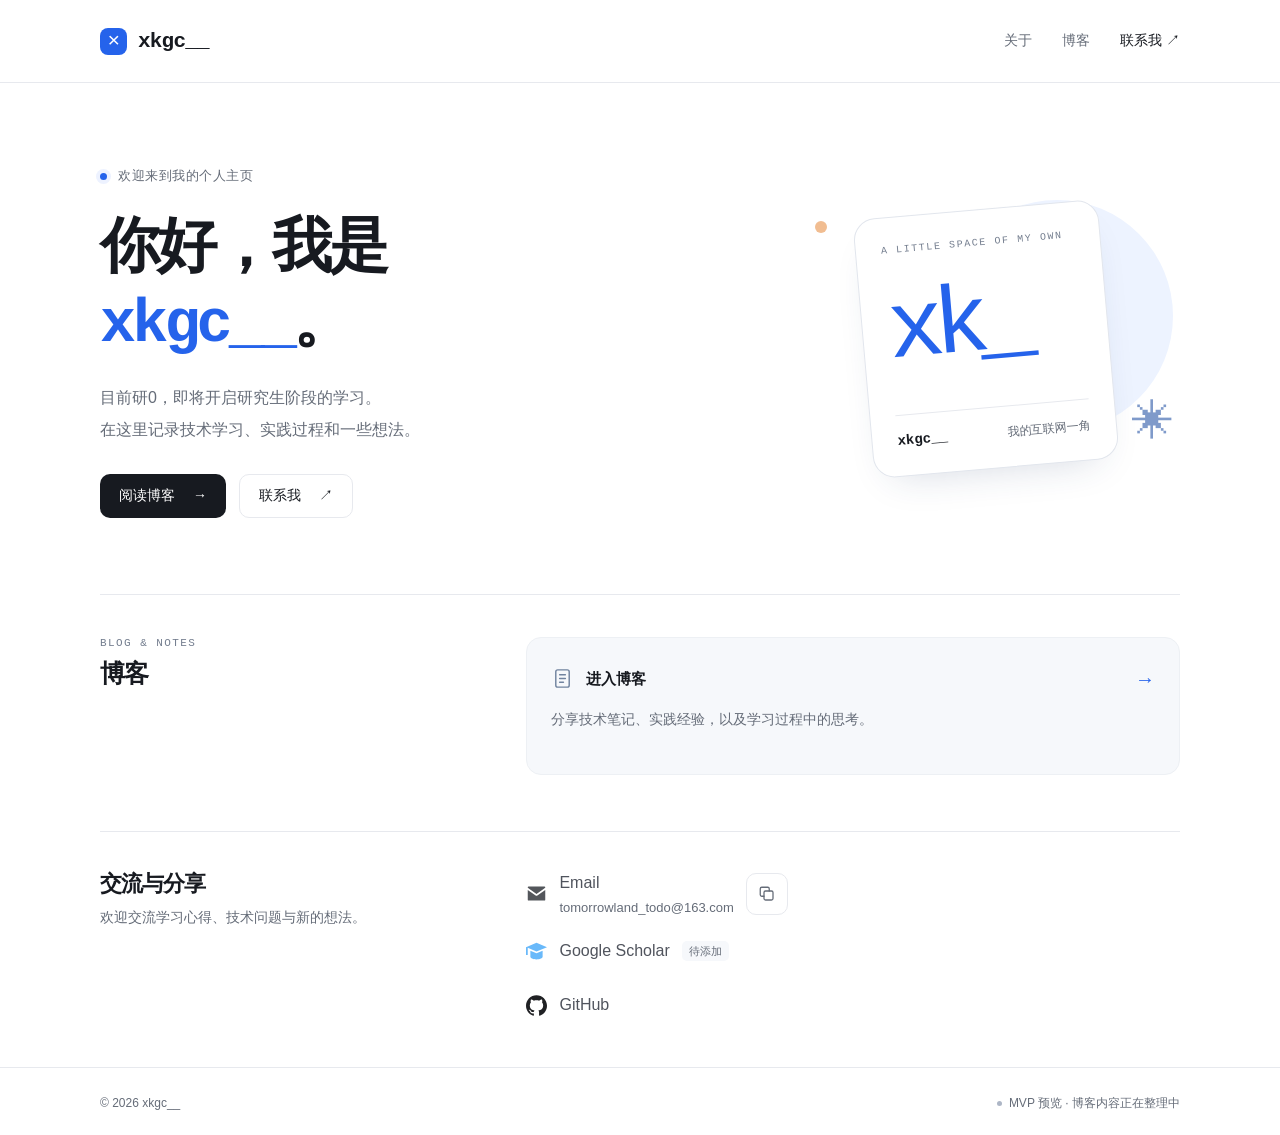
==== index.html @ 6a98844d "MVP 版本：个人主页初版（首页 + 博客）" ====
<!doctype html>
<html lang="zh-CN">
  <head>
    <meta charset="utf-8">
    <meta name="viewport" content="width=device-width, initial-scale=1">
    <meta name="description" content="xkgc__ 的个人主页：研0，记录技术学习、实践与思考。">
    <meta name="theme-color" content="#ffffff">
    <title>xkgc__ · 个人主页</title>
    <link rel="icon" href="data:image/svg+xml,%3Csvg xmlns='http://www.w3.org/2000/svg' viewBox='0 0 64 64'%3E%3Crect width='64' height='64' rx='18' fill='%232563eb'/%3E%3Cpath d='m20 20 24 24m0-24L20 44' stroke='white' stroke-width='7' stroke-linecap='round'/%3E%3C/svg%3E">
    <style>
      :root {
        color-scheme: light;
        --ink: #171a20;
        --muted: #656c78;
        --line: #e7e9ee;
        --blue: #2563eb;
        --wash: #f6f8fb;
      }
      * { box-sizing: border-box; }
      html { scroll-behavior: smooth; scroll-padding-top: 24px; }
      body {
        margin: 0;
        color: var(--ink);
        background: #fff;
        font-family: -apple-system, BlinkMacSystemFont, "Segoe UI", "PingFang SC", "Microsoft YaHei", sans-serif;
        line-height: 1.7;
        -webkit-font-smoothing: antialiased;
      }
      ::selection { background: #e1eaff; }
      a { color: inherit; text-decoration: none; }
      button { font: inherit; }
      a, button { -webkit-tap-highlight-color: transparent; }
      a:focus-visible, button:focus-visible { outline: 3px solid #8fb2ff; outline-offset: 5px; }
      svg { display: block; }
      .container { width: min(1080px, calc(100% - 64px)); margin-inline: auto; }
      .skip-link { position: absolute; left: 20px; top: -80px; z-index: 5; padding: 10px 16px; background: var(--ink); color: #fff; }
      .skip-link:focus { top: 12px; }
      .header { border-bottom: 1px solid var(--line); }
      .header-inner { min-height: 82px; display: flex; align-items: center; justify-content: space-between; gap: 24px; }
      .brand { display: inline-flex; align-items: center; gap: 11px; font: 700 21px ui-monospace, Consolas, monospace; letter-spacing: -.8px; }
      .brand-mark { width: 27px; height: 27px; display: grid; place-items: center; background: var(--blue); border-radius: 8px; color: #fff; font-size: 21px; font-weight: 400; }
      .navigation { display: flex; align-items: center; gap: 30px; font-size: 14px; color: var(--muted); }
      .navigation a { padding-block: 12px; transition: color .16s ease; }
      .navigation a:hover { color: var(--blue); }
      .navigation .nav-contact { color: var(--ink); }
      .hero { display: grid; grid-template-columns: 1.6fr 1fr; align-items: center; gap: 70px; padding-block: 78px 76px; }
      .eyebrow { display: inline-flex; align-items: center; gap: 8px; color: var(--muted); font-size: 13px; letter-spacing: .04em; }
      .status-dot { width: 7px; height: 7px; background: var(--blue); border-radius: 50%; box-shadow: 0 0 0 4px #edf2ff; margin-right: 3px; }
      h1 { margin: 21px 0 20px; font-size: clamp(40px, 4.7vw, 62px); line-height: 1.24; letter-spacing: -.045em; font-weight: 750; }
      h1 span { color: var(--blue); font-family: ui-monospace, Consolas, monospace; letter-spacing: -.065em; }
      .intro { max-width: 440px; color: var(--muted); font-size: 16px; margin: 0; line-height: 1.95; }
      .hero-actions { display: flex; flex-wrap: wrap; align-items: center; gap: 13px; margin-top: 29px; }
      .button { display: inline-flex; justify-content: center; align-items: center; gap: 18px; min-height: 44px; padding: 9px 19px; border-radius: 10px; font-size: 14px; font-weight: 550; transition: background .16s ease, transform .16s ease; }
      .button:hover { transform: translateY(-2px); }
      .button-primary { color: white; background: var(--ink); }
      .button-primary:hover { background: #303744; }
      .button-secondary { border: 1px solid var(--line); background: white; }
      .button-secondary:hover { background: var(--wash); }
      .identity-scene { position: relative; min-height: 288px; display: grid; place-items: center; isolation: isolate; }
      .identity-scene::before { content: ""; position: absolute; width: 232px; height: 232px; border-radius: 50%; background: #edf3ff; right: 7px; top: 5px; z-index: -2; }
      .identity-scene::after { content: ""; position: absolute; width: 12px; height: 12px; background: #f1bd91; border-radius: 50%; left: 23px; top: 26px; }
      .identity-card { width: 246px; padding: 27px 25px 22px; background: #fff; border: 1px solid #e2e6ed; border-radius: 22px; transform: rotate(-5deg); box-shadow: 0 18px 40px -22px #243c6838; }
      .card-label { font: 10px ui-monospace, Consolas, monospace; color: #737d8e; letter-spacing: .16em; }
      .monogram { font: 500 95px ui-monospace, Consolas, monospace; color: var(--blue); letter-spacing: -.12em; line-height: 1.35; padding: 12px 0 19px; }
      .identity-caption { border-top: 1px solid var(--line); padding-top: 14px; display: flex; justify-content: space-between; align-items: center; font-size: 12px; color: var(--muted); }
      .identity-caption strong { color: var(--ink); font-family: ui-monospace, Consolas, monospace; font-size: 14px; }
      .little-star { position: absolute; right: 6px; bottom: 25px; color: #7f9aca; font-size: 42px; font-family: Georgia, serif; }
      .blog-section { display: grid; grid-template-columns: 1fr 1.7fr; align-items: start; gap: 42px; padding-block: 42px 56px; border-top: 1px solid var(--line); }
      .section-kicker { margin: 0 0 7px; color: #737d8e; font: 11px ui-monospace, Consolas, monospace; letter-spacing: .13em; }
      h2 { margin: 0; font-size: 25px; line-height: 1.4; letter-spacing: -.04em; }
      .blog-entry { display: block; min-height: 138px; background: var(--wash); border: 1px solid #edf0f4; border-radius: 15px; padding: 24px; transition: background .16s ease, border-color .16s ease; }
      .blog-entry:hover { background: #f0f5ff; border-color: #c9d9fb; }
      .blog-entry-top { display: flex; align-items: center; gap: 12px; margin-bottom: 11px; }
      .blog-entry-icon { color: #70839f; }
      .blog-entry-arrow { margin-left: auto; color: var(--blue); font-size: 20px; }
      h3 { margin: 0; font-size: 15px; font-weight: 600; }
      .blog-entry p { margin: 0; color: var(--muted); font-size: 14px; line-height: 1.85; }
      .contact { border-top: 1px solid var(--line); padding-block: 37px 40px; display: grid; grid-template-columns: 1fr 1.7fr; align-items: start; gap: 42px; }
      .contact h2 { font-size: 22px; margin-bottom: 6px; }
      .contact p { margin: 0; font-size: 14px; color: var(--muted); }
      .contact-list { list-style: none; margin: 0; padding: 0; display: grid; gap: 10px; min-width: 0; }
      .contact-row { display: flex; align-items: center; gap: 12px; min-height: 44px; }
      .contact-link { display: inline-flex; align-items: center; gap: 12px; min-height: 44px; min-width: 0; color: #50545d; font-size: 16px; border-radius: 4px; }
      a.contact-link:hover { color: var(--blue); }
      .contact-icon { width: 21px; height: 21px; flex: 0 0 21px; }
      .email-icon { color: #53565b; }
      .scholar-icon { color: #69b9fa; }
      .github-icon { color: #202124; }
      .contact-text { display: grid; gap: 1px; min-width: 0; }
      .contact-detail { color: var(--muted); font-size: 13px; overflow-wrap: anywhere; }
      .contact-pending { flex-wrap: wrap; column-gap: 12px; row-gap: 3px; }
      .link-status { color: var(--muted); font-size: 11px; padding: 1px 7px; border-radius: 5px; background: var(--wash); white-space: nowrap; }
      .copy-button { flex-shrink: 0; width: 42px; height: 42px; display: grid; place-items: center; border: 1px solid var(--line); border-radius: 10px; background: white; color: var(--muted); cursor: pointer; }
      .copy-button:hover { background: var(--wash); color: var(--blue); }
      footer { border-top: 1px solid var(--line); }
      .footer-inner { min-height: 70px; display: flex; align-items: center; justify-content: space-between; gap: 20px; color: var(--muted); font-size: 12px; }
      .preview-label { display: flex; align-items: center; gap: 7px; }
      .preview-label::before { content: ""; width: 5px; height: 5px; background: #adb6c6; border-radius: 50%; }
      .toast { position: fixed; left: 50%; bottom: 24px; transform: translate(-50%, 12px); width: max-content; max-width: calc(100vw - 32px); padding: 11px 18px; border-radius: 10px; background: var(--ink); color: white; font-size: 13px; text-align: center; opacity: 0; pointer-events: none; transition: opacity .16s, transform .16s; }
      .toast.visible { opacity: 1; transform: translate(-50%, 0); }
      @media (max-width: 760px) {
        .container { width: calc(100% - 40px); }
        .header-inner { min-height: 72px; gap: 14px; }
        .navigation { gap: 20px; font-size: 13px; }
        .nav-about { display: none; }
        .hero { gap: 25px; padding-block: 54px; }
        h1 { font-size: 43px; }
        .identity-card { width: 190px; padding: 23px 19px 17px; }
        .identity-scene { min-height: 240px; }
        .identity-scene::before { width: 170px; height: 170px; }
        .monogram { font-size: 75px; }
        .identity-caption { gap: 8px; font-size: 10px; }
        .blog-section { gap: 24px; }
        .contact { grid-template-columns: 1fr; gap: 18px; }
      }
      @media (max-width: 540px) {
        .brand { font-size: 18px; gap: 8px; }
        .brand-mark { width: 24px; height: 24px; border-radius: 7px; }
        .navigation { gap: 17px; }
        .hero { grid-template-columns: 1fr; padding-block: 48px 42px; gap: 30px; }
        h1 { font-size: 44px; }
        .intro { font-size: 15px; }
        .identity-scene { display: none; }
        .blog-section { grid-template-columns: 1fr; padding-block: 32px 36px; gap: 19px; }
        .blog-entry { min-height: 142px; padding: 22px; }
        h2 { font-size: 23px; }
        .contact { padding-block: 30px; }
        .footer-inner { min-height: 76px; gap: 8px; flex-wrap: wrap; padding-block: 18px; font-size: 11px; }
      }
      @media (prefers-reduced-motion: reduce) {
        html { scroll-behavior: auto; }
        *, *::before, *::after { transition: none !important; }
        .button:hover { transform: none; }
      }
    </style>
  </head>
  <body id="top">
    <a class="skip-link" href="#main">跳到主要内容</a>
    <header class="header">
      <div class="container header-inner">
        <a class="brand" href="#top" aria-label="xkgc__，返回页首"><span class="brand-mark" aria-hidden="true">×</span>xkgc__</a>
        <nav class="navigation" aria-label="主导航">
          <a class="nav-about" href="#about">关于</a>
          <a href="./blog.html">博客</a>
          <a class="nav-contact" href="#contact">联系我 <span aria-hidden="true">↗</span></a>
        </nav>
      </div>
    </header>
    <main id="main" class="container">
      <section class="hero" id="about" aria-labelledby="intro-title">
        <div>
          <div class="eyebrow"><span class="status-dot" aria-hidden="true"></span>欢迎来到我的个人主页</div>
          <h1 id="intro-title">你好，我是<br><span>xkgc__</span>。</h1>
          <p class="intro">目前研0，即将开启研究生阶段的学习。<br>在这里记录技术学习、实践过程和一些想法。</p>
          <div class="hero-actions">
            <a class="button button-primary" href="./blog.html">阅读博客 <span aria-hidden="true">→</span></a>
            <a class="button button-secondary" href="mailto:tomorrowland_todo@163.com">联系我 <span aria-hidden="true">↗</span></a>
          </div>
        </div>
        <div class="identity-scene" aria-hidden="true">
          <div class="identity-card">
            <div class="card-label">A LITTLE SPACE OF MY OWN</div>
            <div class="monogram">xk_</div>
            <div class="identity-caption"><strong>xkgc__</strong><span>我的互联网一角</span></div>
          </div>
          <span class="little-star">✳</span>
        </div>
      </section>
      <section class="blog-section" id="blog" aria-labelledby="blog-title">
        <div>
          <p class="section-kicker">BLOG &amp; NOTES</p>
          <h2 id="blog-title">博客</h2>
        </div>
        <a class="blog-entry" href="./blog.html" aria-label="进入博客，阅读技术笔记与实践记录">
          <div class="blog-entry-top">
            <svg class="blog-entry-icon" width="23" height="23" viewBox="0 0 24 24" fill="none" stroke="currentColor" stroke-width="1.5" stroke-linecap="round" stroke-linejoin="round" aria-hidden="true"><rect x="5" y="3" width="14" height="18" rx="2"/><path d="M9 8h6M9 12h6M9 16h4"/></svg>
            <h3>进入博客</h3>
            <span class="blog-entry-arrow" aria-hidden="true">→</span>
          </div>
          <p>分享技术笔记、实践经验，以及学习过程中的思考。</p>
        </a>
      </section>
      <section class="contact" id="contact" aria-labelledby="contact-title">
        <div><h2 id="contact-title">交流与分享</h2><p>欢迎交流学习心得、技术问题与新的想法。</p></div>
        <ul class="contact-list" aria-label="联系与个人主页">
          <li class="contact-row">
            <a class="contact-link" href="mailto:tomorrowland_todo@163.com">
              <svg class="contact-icon email-icon" viewBox="0 0 24 24" fill="currentColor" aria-hidden="true"><path d="M3 4h18a1 1 0 0 1 1 1v.5l-10 7-10-7V5a1 1 0 0 1 1-1Zm-1 3.9 9.43 6.6a1 1 0 0 0 1.14 0L22 7.9V19a1 1 0 0 1-1 1H3a1 1 0 0 1-1-1V7.9Z"/></svg>
              <span class="contact-text"><span>Email</span><span class="contact-detail">tomorrowland_todo@163.com</span></span>
            </a>
            <button class="copy-button" id="copy-email" type="button" aria-label="复制邮箱地址" title="复制邮箱地址">
              <svg width="18" height="18" viewBox="0 0 24 24" fill="none" stroke="currentColor" stroke-width="1.7" stroke-linecap="round" stroke-linejoin="round" aria-hidden="true"><rect x="8" y="8" width="12" height="12" rx="2"/><path d="M15 8V5a2 2 0 0 0-2-2H5a2 2 0 0 0-2 2v8a2 2 0 0 0 2 2h3"/></svg>
            </button>
          </li>
          <li class="contact-row">
            <!-- 创建 Google Scholar 主页后，将下面的 span 改成带真实地址的 a。 -->
            <span class="contact-link contact-pending">
              <svg class="contact-icon scholar-icon" viewBox="0 0 24 24" fill="currentColor" aria-hidden="true"><path d="m12 2 12 5-12 5L2 7.83V16H0V7l12-5Z"/><path d="M5 11v7c0 1.66 3.13 3 7 3s7-1.34 7-3v-7l-7 2.92L5 11Z"/></svg>
              <span>Google Scholar</span><span class="link-status">待添加</span>
            </span>
          </li>
          <li class="contact-row">
            <a class="contact-link" href="https://github.com/TomorrowlandD" target="_blank" rel="noopener noreferrer" aria-label="GitHub：TomorrowlandD，在新标签页打开">
              <svg class="contact-icon github-icon" viewBox="0 0 24 24" fill="currentColor" aria-hidden="true"><path d="M12 .297C5.37.297 0 5.67 0 12.297c0 5.303 3.438 9.8 8.205 11.385.6.113.82-.258.82-.577 0-.285-.01-1.04-.015-2.04-3.338.724-4.043-1.61-4.043-1.61-.546-1.387-1.333-1.756-1.333-1.756-1.09-.745.083-.729.083-.729 1.205.084 1.838 1.236 1.838 1.236 1.07 1.835 2.809 1.305 3.495.998.108-.776.418-1.305.762-1.605-2.665-.305-5.467-1.334-5.467-5.93 0-1.31.465-2.38 1.235-3.22-.135-.303-.54-1.523.105-3.176 0 0 1.005-.322 3.3 1.23.96-.267 1.98-.399 3-.405 1.02.006 2.04.138 3 .405 2.28-1.552 3.285-1.23 3.285-1.23.645 1.653.24 2.873.12 3.176.765.84 1.23 1.91 1.23 3.22 0 4.61-2.805 5.62-5.475 5.92.42.36.81 1.096.81 2.22 0 1.606-.015 2.896-.015 3.286 0 .315.21.69.825.57C20.565 22.092 24 17.592 24 12.297c0-6.627-5.373-12-12-12"/></svg>
              <span>GitHub</span>
            </a>
          </li>
        </ul>
      </section>
    </main>
    <footer>
      <div class="container footer-inner"><span>© 2026 xkgc__</span><span class="preview-label">MVP 预览 · 博客内容正在整理中</span></div>
    </footer>
    <div class="toast" id="copy-status" role="status" aria-live="polite" aria-atomic="true"></div>
    <script>
      const copyButton = document.getElementById('copy-email');
      const copyStatus = document.getElementById('copy-status');
      let messageTimer;
      copyButton.addEventListener('click', async () => {
        let copied = false;
        const email = 'tomorrowland_todo@163.com';
        try {
          await navigator.clipboard.writeText(email);
          copied = true;
        } catch {
          // 某些浏览器直接打开本地文件时没有 Clipboard API。
          const temporaryInput = document.createElement('textarea');
          temporaryInput.value = email;
          temporaryInput.setAttribute('readonly', '');
          temporaryInput.style.cssText = 'position:fixed;left:-9999px;top:0';
          document.body.append(temporaryInput);
          temporaryInput.select();
          try { copied = document.execCommand('copy'); } catch { copied = false; }
          temporaryInput.remove();
          copyButton.focus({ preventScroll: true });
        }
        copyStatus.textContent = copied ? '邮箱已复制' : '未能自动复制，请选中邮箱地址手动复制';
        copyStatus.classList.add('visible');
        clearTimeout(messageTimer);
        messageTimer = setTimeout(() => copyStatus.classList.remove('visible'), 4000);
      });
    </script>
  </body>
</html>
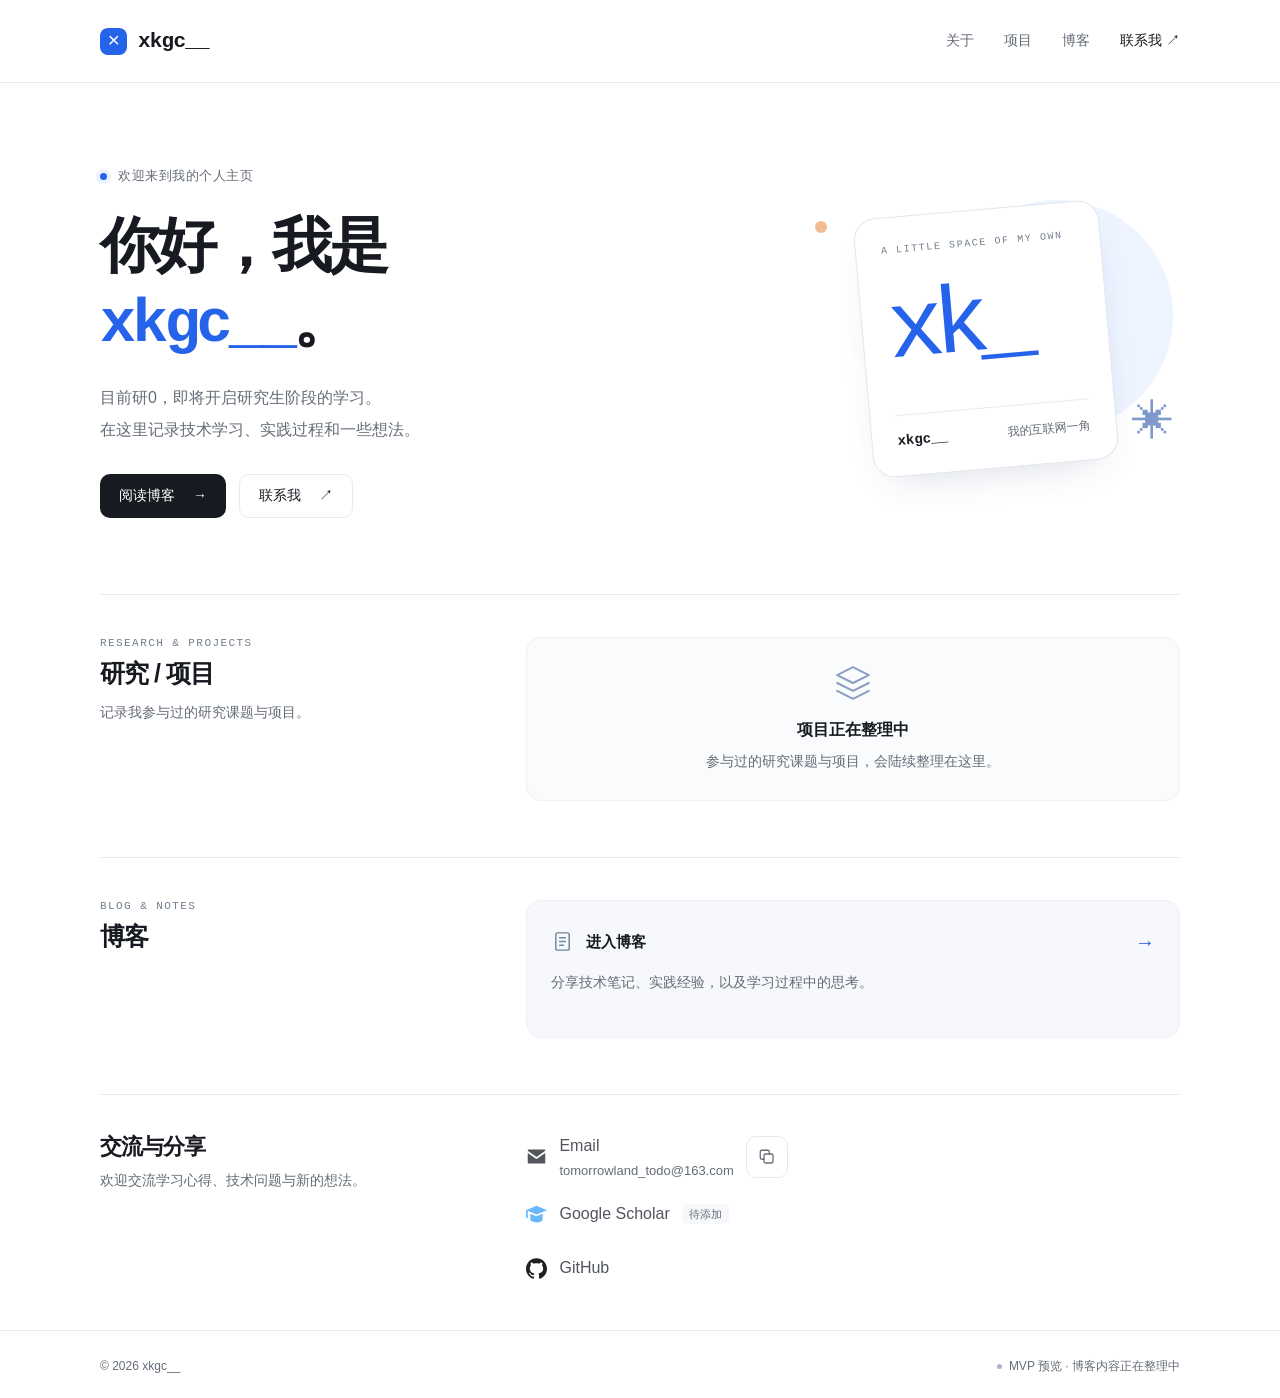
==== commit 4685c600: "feat: 新增「研究 / 项目」展示板块（卡片列表，数据驱动）" ====
--- a/index.html
+++ b/index.html
@@ -17,6 +17,7 @@
         --wash: #f6f8fb;
       }
       * { box-sizing: border-box; }
+      [hidden] { display: none !important; }
       html { scroll-behavior: smooth; scroll-padding-top: 24px; }
       body {
         margin: 0;
@@ -75,6 +76,23 @@
       .blog-entry-arrow { margin-left: auto; color: var(--blue); font-size: 20px; }
       h3 { margin: 0; font-size: 15px; font-weight: 600; }
       .blog-entry p { margin: 0; color: var(--muted); font-size: 14px; line-height: 1.85; }
+      .projects-section { display: grid; grid-template-columns: 1fr 1.7fr; align-items: start; gap: 42px; padding-block: 42px 56px; border-top: 1px solid var(--line); }
+      .projects-intro { margin: 10px 0 0; color: var(--muted); font-size: 14px; }
+      .project-list { list-style: none; margin: 0; padding: 0; display: grid; gap: 14px; }
+      .project-card { background: var(--wash); border: 1px solid #edf0f4; border-radius: 15px; padding: 22px 24px; transition: background .16s ease, border-color .16s ease; }
+      .project-card:hover { background: #f0f5ff; border-color: #c9d9fb; }
+      .project-top { display: flex; align-items: center; gap: 10px; margin-bottom: 11px; }
+      .project-type { padding: 2px 8px; background: #edf3ff; color: #2456b7; border-radius: 5px; font-size: 12px; }
+      .project-status { padding: 1px 8px; background: #fff; border: 1px solid var(--line); border-radius: 5px; color: var(--muted); font-size: 11px; }
+      .project-link { margin-left: auto; color: var(--blue); font-size: 13px; }
+      .project-link:hover { text-decoration: underline; }
+      .project-title { margin: 0; font-size: 17px; font-weight: 600; line-height: 1.5; overflow-wrap: anywhere; }
+      .project-summary { margin: 7px 0 0; color: var(--muted); font-size: 14px; line-height: 1.85; }
+      .project-tags { display: flex; flex-wrap: wrap; gap: 10px; margin-top: 12px; color: #737d8e; font-size: 12px; overflow-wrap: anywhere; }
+      .project-empty { min-height: 150px; padding: 26px 22px; border: 1px solid #edf0f4; border-radius: 15px; background: #fafbfd; text-align: center; display: flex; flex-direction: column; align-items: center; justify-content: center; }
+      .project-empty-icon { color: #8ba0c0; margin-bottom: 14px; }
+      .project-empty h3 { font-size: 16px; margin: 0 0 7px; }
+      .project-empty p { color: var(--muted); font-size: 14px; margin: 0; }
       .contact { border-top: 1px solid var(--line); padding-block: 37px 40px; display: grid; grid-template-columns: 1fr 1.7fr; align-items: start; gap: 42px; }
       .contact h2 { font-size: 22px; margin-bottom: 6px; }
       .contact p { margin: 0; font-size: 14px; color: var(--muted); }
@@ -110,7 +128,7 @@
         .identity-scene::before { width: 170px; height: 170px; }
         .monogram { font-size: 75px; }
         .identity-caption { gap: 8px; font-size: 10px; }
-        .blog-section { gap: 24px; }
+        .blog-section, .projects-section { gap: 24px; }
         .contact { grid-template-columns: 1fr; gap: 18px; }
       }
       @media (max-width: 540px) {
@@ -121,7 +139,7 @@
         h1 { font-size: 44px; }
         .intro { font-size: 15px; }
         .identity-scene { display: none; }
-        .blog-section { grid-template-columns: 1fr; padding-block: 32px 36px; gap: 19px; }
+        .blog-section, .projects-section { grid-template-columns: 1fr; padding-block: 32px 36px; gap: 19px; }
         .blog-entry { min-height: 142px; padding: 22px; }
         h2 { font-size: 23px; }
         .contact { padding-block: 30px; }
@@ -133,6 +151,8 @@
         .button:hover { transform: none; }
       }
     </style>
+    <script src="./projects-data.js" defer></script>
+    <script src="./projects.js" defer></script>
   </head>
   <body id="top">
     <a class="skip-link" href="#main">跳到主要内容</a>
@@ -141,6 +161,7 @@
         <a class="brand" href="#top" aria-label="xkgc__，返回页首"><span class="brand-mark" aria-hidden="true">×</span>xkgc__</a>
         <nav class="navigation" aria-label="主导航">
           <a class="nav-about" href="#about">关于</a>
+          <a href="#projects">项目</a>
           <a href="./blog.html">博客</a>
           <a class="nav-contact" href="#contact">联系我 <span aria-hidden="true">↗</span></a>
         </nav>
@@ -164,6 +185,21 @@
             <div class="identity-caption"><strong>xkgc__</strong><span>我的互联网一角</span></div>
           </div>
           <span class="little-star">✳</span>
+        </div>
+      </section>
+      <section class="projects-section" id="projects" aria-labelledby="projects-title">
+        <div>
+          <p class="section-kicker">RESEARCH &amp; PROJECTS</p>
+          <h2 id="projects-title">研究 / 项目</h2>
+          <p class="projects-intro">记录我参与过的研究课题与项目。</p>
+        </div>
+        <div>
+          <ul class="project-list" id="project-list"></ul>
+          <div class="project-empty" id="project-empty" hidden>
+            <svg class="project-empty-icon" width="38" height="38" viewBox="0 0 24 24" fill="none" stroke="currentColor" stroke-width="1.3" stroke-linecap="round" stroke-linejoin="round" aria-hidden="true"><path d="M12 2 2 7l10 5 10-5z"/><path d="M2 17l10 5 10-5"/><path d="M2 12l10 5 10-5"/></svg>
+            <h3>项目正在整理中</h3>
+            <p>参与过的研究课题与项目，会陆续整理在这里。</p>
+          </div>
         </div>
       </section>
       <section class="blog-section" id="blog" aria-labelledby="blog-title">
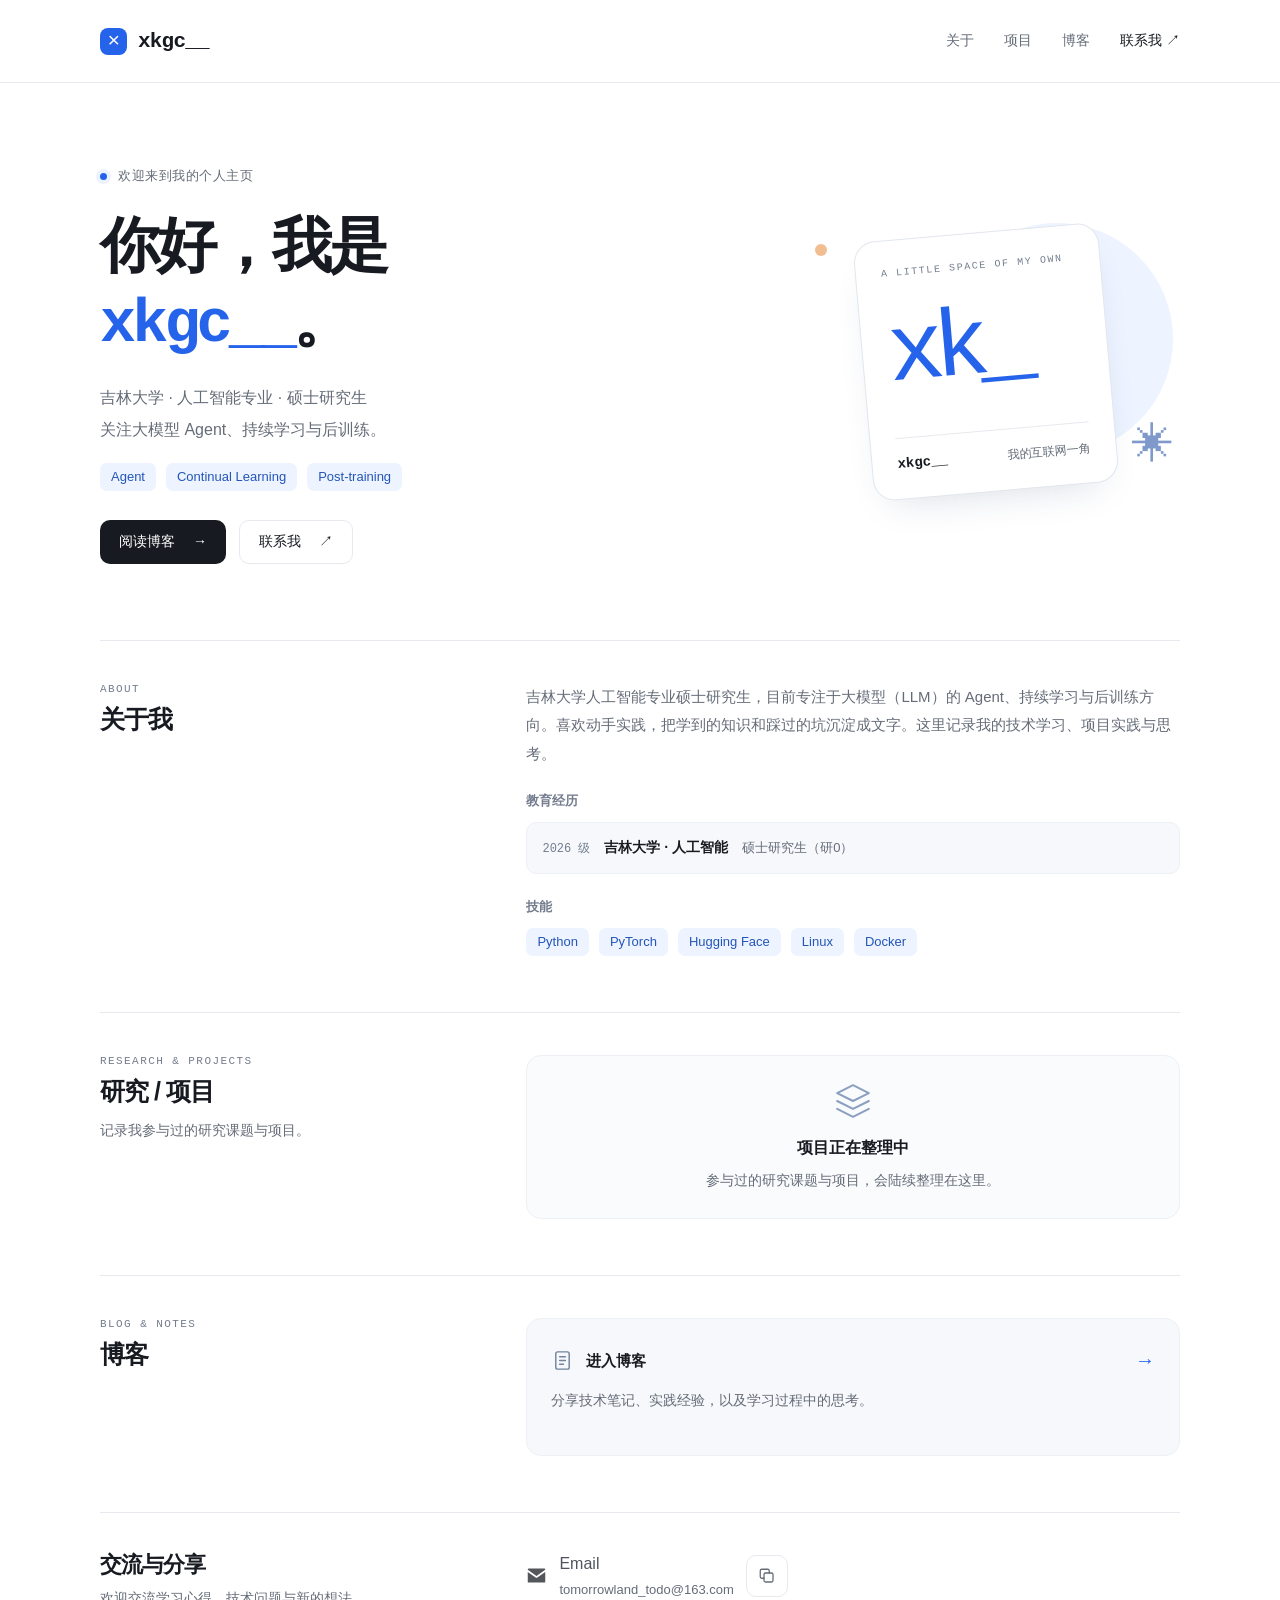
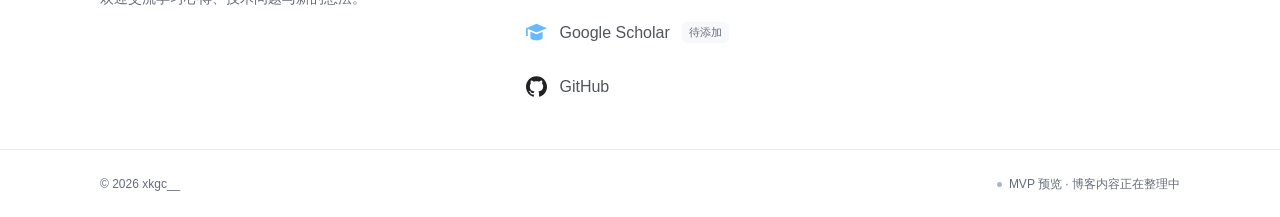
==== commit 95b7fee5: "feat: 强化 Hero 定位并新增「关于我」板块（研究方向标签 + 教育经历 + 技能）" ====
--- a/index.html
+++ b/index.html
@@ -50,6 +50,8 @@
       h1 { margin: 21px 0 20px; font-size: clamp(40px, 4.7vw, 62px); line-height: 1.24; letter-spacing: -.045em; font-weight: 750; }
       h1 span { color: var(--blue); font-family: ui-monospace, Consolas, monospace; letter-spacing: -.065em; }
       .intro { max-width: 440px; color: var(--muted); font-size: 16px; margin: 0; line-height: 1.95; }
+      .hero-tags { display: flex; flex-wrap: wrap; gap: 10px; margin-top: 18px; }
+      .tag-chip { padding: 3px 11px; background: #edf3ff; color: #2456b7; border-radius: 7px; font-size: 13px; }
       .hero-actions { display: flex; flex-wrap: wrap; align-items: center; gap: 13px; margin-top: 29px; }
       .button { display: inline-flex; justify-content: center; align-items: center; gap: 18px; min-height: 44px; padding: 9px 19px; border-radius: 10px; font-size: 14px; font-weight: 550; transition: background .16s ease, transform .16s ease; }
       .button:hover { transform: translateY(-2px); }
@@ -93,6 +95,16 @@
       .project-empty-icon { color: #8ba0c0; margin-bottom: 14px; }
       .project-empty h3 { font-size: 16px; margin: 0 0 7px; }
       .project-empty p { color: var(--muted); font-size: 14px; margin: 0; }
+      .about-section { display: grid; grid-template-columns: 1fr 1.7fr; align-items: start; gap: 42px; padding-block: 42px 56px; border-top: 1px solid var(--line); }
+      .about-body { display: grid; gap: 22px; }
+      .about-bio { margin: 0; color: var(--muted); font-size: 15px; line-height: 1.9; }
+      .about-block h3 { font-size: 13px; color: #737d8e; font-weight: 600; margin: 0 0 10px; }
+      .about-edu { list-style: none; margin: 0; padding: 0; display: grid; gap: 8px; }
+      .about-edu li { display: flex; flex-wrap: wrap; align-items: baseline; gap: 8px 14px; padding: 13px 15px; background: var(--wash); border: 1px solid #edf0f4; border-radius: 10px; }
+      .edu-period { font: 12px ui-monospace, Consolas, monospace; color: #737d8e; }
+      .edu-school { font-weight: 600; color: var(--ink); font-size: 14px; }
+      .edu-degree { color: var(--muted); font-size: 13px; }
+      .about-skills { display: flex; flex-wrap: wrap; gap: 10px; }
       .contact { border-top: 1px solid var(--line); padding-block: 37px 40px; display: grid; grid-template-columns: 1fr 1.7fr; align-items: start; gap: 42px; }
       .contact h2 { font-size: 22px; margin-bottom: 6px; }
       .contact p { margin: 0; font-size: 14px; color: var(--muted); }
@@ -128,7 +140,7 @@
         .identity-scene::before { width: 170px; height: 170px; }
         .monogram { font-size: 75px; }
         .identity-caption { gap: 8px; font-size: 10px; }
-        .blog-section, .projects-section { gap: 24px; }
+        .blog-section, .projects-section, .about-section { gap: 24px; }
         .contact { grid-template-columns: 1fr; gap: 18px; }
       }
       @media (max-width: 540px) {
@@ -139,7 +151,7 @@
         h1 { font-size: 44px; }
         .intro { font-size: 15px; }
         .identity-scene { display: none; }
-        .blog-section, .projects-section { grid-template-columns: 1fr; padding-block: 32px 36px; gap: 19px; }
+        .blog-section, .projects-section, .about-section { grid-template-columns: 1fr; padding-block: 32px 36px; gap: 19px; }
         .blog-entry { min-height: 142px; padding: 22px; }
         h2 { font-size: 23px; }
         .contact { padding-block: 30px; }
@@ -168,11 +180,16 @@
       </div>
     </header>
     <main id="main" class="container">
-      <section class="hero" id="about" aria-labelledby="intro-title">
+      <section class="hero" aria-labelledby="intro-title">
         <div>
           <div class="eyebrow"><span class="status-dot" aria-hidden="true"></span>欢迎来到我的个人主页</div>
           <h1 id="intro-title">你好，我是<br><span>xkgc__</span>。</h1>
-          <p class="intro">目前研0，即将开启研究生阶段的学习。<br>在这里记录技术学习、实践过程和一些想法。</p>
+          <p class="intro">吉林大学 · 人工智能专业 · 硕士研究生<br>关注大模型 Agent、持续学习与后训练。</p>
+          <div class="hero-tags" aria-label="研究方向">
+            <span class="tag-chip">Agent</span>
+            <span class="tag-chip">Continual Learning</span>
+            <span class="tag-chip">Post-training</span>
+          </div>
           <div class="hero-actions">
             <a class="button button-primary" href="./blog.html">阅读博客 <span aria-hidden="true">→</span></a>
             <a class="button button-secondary" href="mailto:tomorrowland_todo@163.com">联系我 <span aria-hidden="true">↗</span></a>
@@ -185,6 +202,35 @@
             <div class="identity-caption"><strong>xkgc__</strong><span>我的互联网一角</span></div>
           </div>
           <span class="little-star">✳</span>
+        </div>
+      </section>
+      <section class="about-section" id="about" aria-labelledby="about-title">
+        <div>
+          <p class="section-kicker">ABOUT</p>
+          <h2 id="about-title">关于我</h2>
+        </div>
+        <div class="about-body">
+          <p class="about-bio">吉林大学人工智能专业硕士研究生，目前专注于大模型（LLM）的 Agent、持续学习与后训练方向。喜欢动手实践，把学到的知识和踩过的坑沉淀成文字。这里记录我的技术学习、项目实践与思考。</p>
+          <div class="about-block">
+            <h3>教育经历</h3>
+            <ul class="about-edu">
+              <li>
+                <span class="edu-period">2026 级</span>
+                <span class="edu-school">吉林大学 · 人工智能</span>
+                <span class="edu-degree">硕士研究生（研0）</span>
+              </li>
+            </ul>
+          </div>
+          <div class="about-block">
+            <h3>技能</h3>
+            <div class="about-skills">
+              <span class="tag-chip">Python</span>
+              <span class="tag-chip">PyTorch</span>
+              <span class="tag-chip">Hugging Face</span>
+              <span class="tag-chip">Linux</span>
+              <span class="tag-chip">Docker</span>
+            </div>
+          </div>
         </div>
       </section>
       <section class="projects-section" id="projects" aria-labelledby="projects-title">
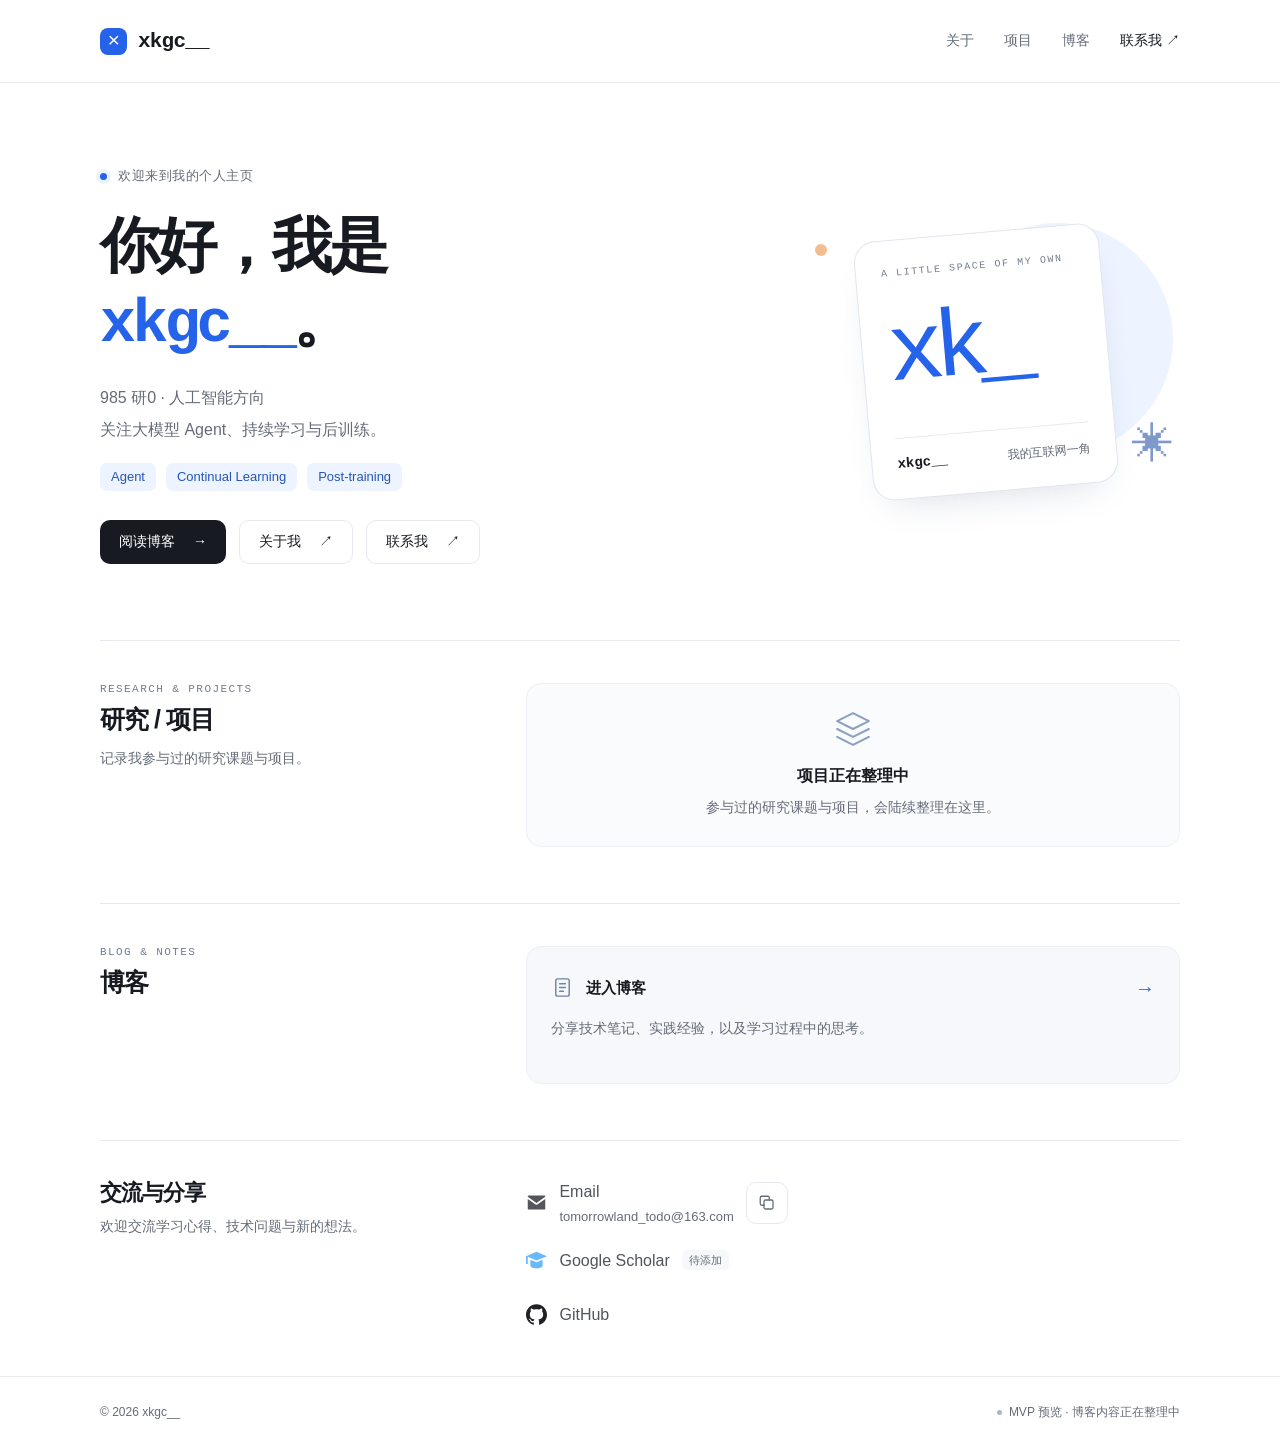
==== commit 3b063ee2: "feat: 「关于我」拆分为独立页面 about.html，主页 Hero 精简为 985 研0" ====
--- a/index.html
+++ b/index.html
@@ -95,16 +95,6 @@
       .project-empty-icon { color: #8ba0c0; margin-bottom: 14px; }
       .project-empty h3 { font-size: 16px; margin: 0 0 7px; }
       .project-empty p { color: var(--muted); font-size: 14px; margin: 0; }
-      .about-section { display: grid; grid-template-columns: 1fr 1.7fr; align-items: start; gap: 42px; padding-block: 42px 56px; border-top: 1px solid var(--line); }
-      .about-body { display: grid; gap: 22px; }
-      .about-bio { margin: 0; color: var(--muted); font-size: 15px; line-height: 1.9; }
-      .about-block h3 { font-size: 13px; color: #737d8e; font-weight: 600; margin: 0 0 10px; }
-      .about-edu { list-style: none; margin: 0; padding: 0; display: grid; gap: 8px; }
-      .about-edu li { display: flex; flex-wrap: wrap; align-items: baseline; gap: 8px 14px; padding: 13px 15px; background: var(--wash); border: 1px solid #edf0f4; border-radius: 10px; }
-      .edu-period { font: 12px ui-monospace, Consolas, monospace; color: #737d8e; }
-      .edu-school { font-weight: 600; color: var(--ink); font-size: 14px; }
-      .edu-degree { color: var(--muted); font-size: 13px; }
-      .about-skills { display: flex; flex-wrap: wrap; gap: 10px; }
       .contact { border-top: 1px solid var(--line); padding-block: 37px 40px; display: grid; grid-template-columns: 1fr 1.7fr; align-items: start; gap: 42px; }
       .contact h2 { font-size: 22px; margin-bottom: 6px; }
       .contact p { margin: 0; font-size: 14px; color: var(--muted); }
@@ -140,7 +130,7 @@
         .identity-scene::before { width: 170px; height: 170px; }
         .monogram { font-size: 75px; }
         .identity-caption { gap: 8px; font-size: 10px; }
-        .blog-section, .projects-section, .about-section { gap: 24px; }
+        .blog-section, .projects-section { gap: 24px; }
         .contact { grid-template-columns: 1fr; gap: 18px; }
       }
       @media (max-width: 540px) {
@@ -151,7 +141,7 @@
         h1 { font-size: 44px; }
         .intro { font-size: 15px; }
         .identity-scene { display: none; }
-        .blog-section, .projects-section, .about-section { grid-template-columns: 1fr; padding-block: 32px 36px; gap: 19px; }
+        .blog-section, .projects-section { grid-template-columns: 1fr; padding-block: 32px 36px; gap: 19px; }
         .blog-entry { min-height: 142px; padding: 22px; }
         h2 { font-size: 23px; }
         .contact { padding-block: 30px; }
@@ -172,7 +162,7 @@
       <div class="container header-inner">
         <a class="brand" href="#top" aria-label="xkgc__，返回页首"><span class="brand-mark" aria-hidden="true">×</span>xkgc__</a>
         <nav class="navigation" aria-label="主导航">
-          <a class="nav-about" href="#about">关于</a>
+          <a class="nav-about" href="./about.html">关于</a>
           <a href="#projects">项目</a>
           <a href="./blog.html">博客</a>
           <a class="nav-contact" href="#contact">联系我 <span aria-hidden="true">↗</span></a>
@@ -184,7 +174,7 @@
         <div>
           <div class="eyebrow"><span class="status-dot" aria-hidden="true"></span>欢迎来到我的个人主页</div>
           <h1 id="intro-title">你好，我是<br><span>xkgc__</span>。</h1>
-          <p class="intro">吉林大学 · 人工智能专业 · 硕士研究生<br>关注大模型 Agent、持续学习与后训练。</p>
+          <p class="intro">985 研0 · 人工智能方向<br>关注大模型 Agent、持续学习与后训练。</p>
           <div class="hero-tags" aria-label="研究方向">
             <span class="tag-chip">Agent</span>
             <span class="tag-chip">Continual Learning</span>
@@ -192,6 +182,7 @@
           </div>
           <div class="hero-actions">
             <a class="button button-primary" href="./blog.html">阅读博客 <span aria-hidden="true">→</span></a>
+            <a class="button button-secondary" href="./about.html">关于我 <span aria-hidden="true">↗</span></a>
             <a class="button button-secondary" href="mailto:tomorrowland_todo@163.com">联系我 <span aria-hidden="true">↗</span></a>
           </div>
         </div>
@@ -202,35 +193,6 @@
             <div class="identity-caption"><strong>xkgc__</strong><span>我的互联网一角</span></div>
           </div>
           <span class="little-star">✳</span>
-        </div>
-      </section>
-      <section class="about-section" id="about" aria-labelledby="about-title">
-        <div>
-          <p class="section-kicker">ABOUT</p>
-          <h2 id="about-title">关于我</h2>
-        </div>
-        <div class="about-body">
-          <p class="about-bio">吉林大学人工智能专业硕士研究生，目前专注于大模型（LLM）的 Agent、持续学习与后训练方向。喜欢动手实践，把学到的知识和踩过的坑沉淀成文字。这里记录我的技术学习、项目实践与思考。</p>
-          <div class="about-block">
-            <h3>教育经历</h3>
-            <ul class="about-edu">
-              <li>
-                <span class="edu-period">2026 级</span>
-                <span class="edu-school">吉林大学 · 人工智能</span>
-                <span class="edu-degree">硕士研究生（研0）</span>
-              </li>
-            </ul>
-          </div>
-          <div class="about-block">
-            <h3>技能</h3>
-            <div class="about-skills">
-              <span class="tag-chip">Python</span>
-              <span class="tag-chip">PyTorch</span>
-              <span class="tag-chip">Hugging Face</span>
-              <span class="tag-chip">Linux</span>
-              <span class="tag-chip">Docker</span>
-            </div>
-          </div>
         </div>
       </section>
       <section class="projects-section" id="projects" aria-labelledby="projects-title">
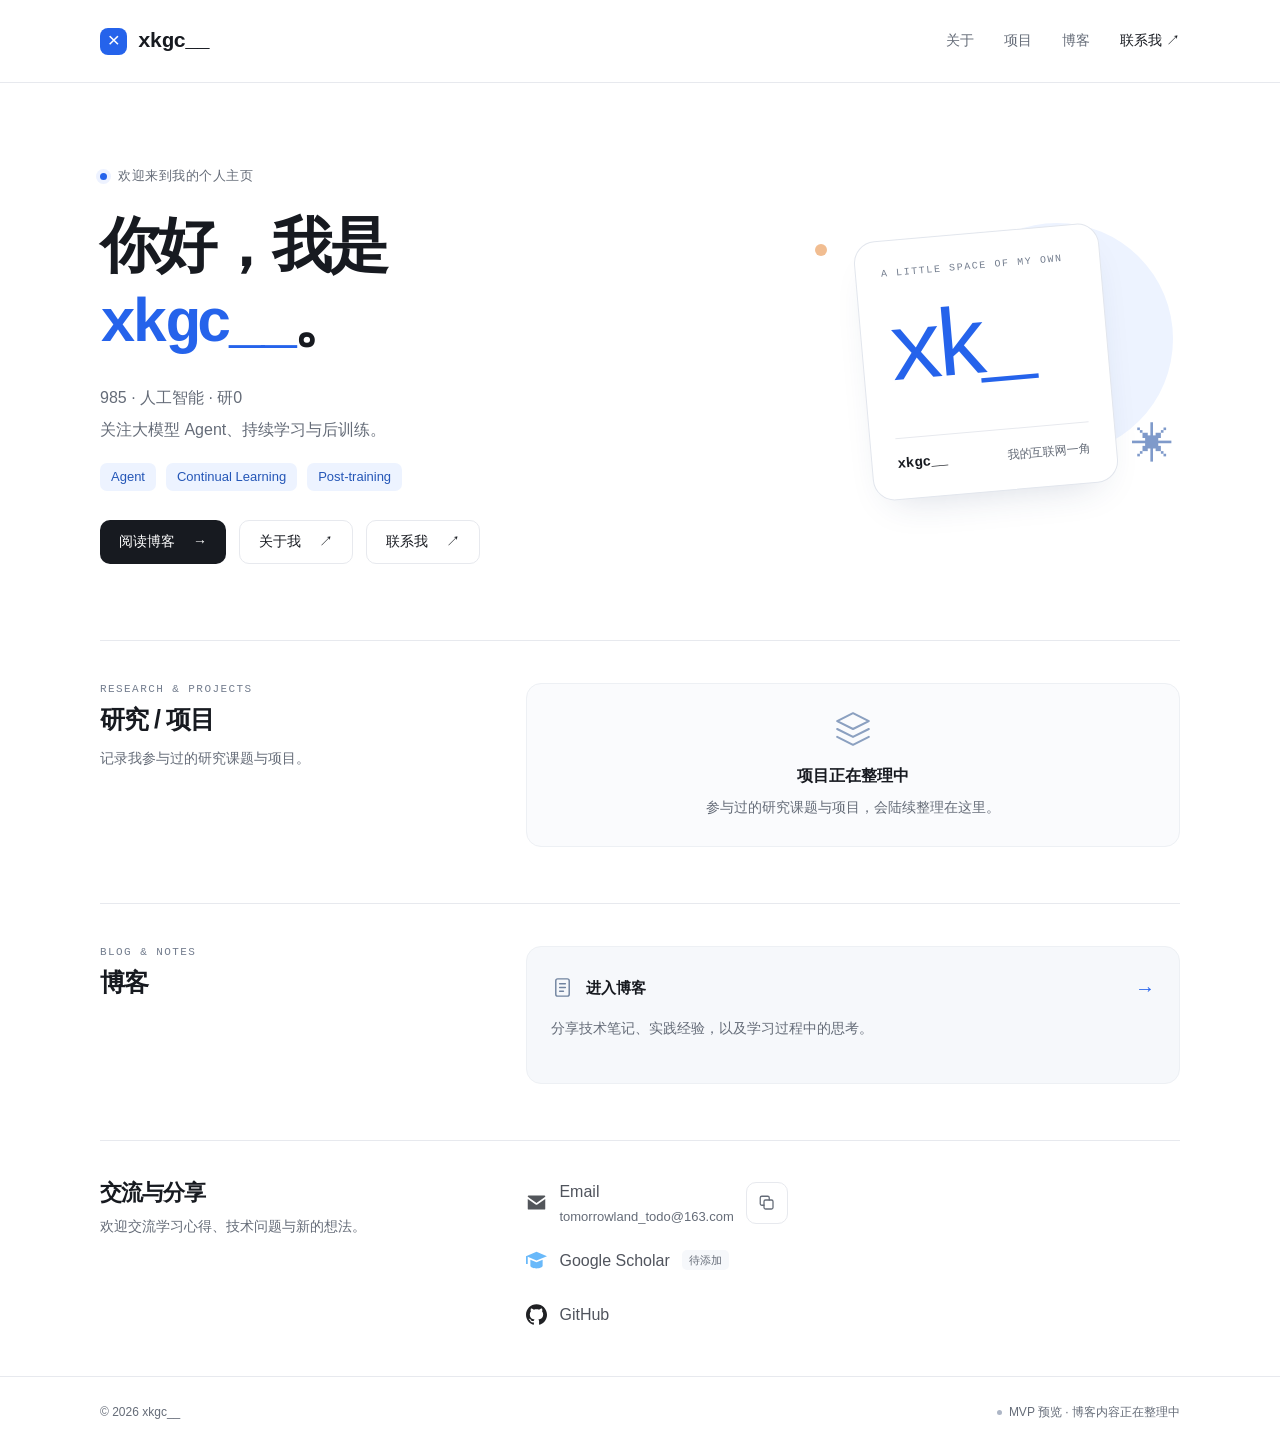
==== commit 9b8f7626: "refine: Hero 定位句调整为「985 · 人工智能 · 研0」" ====
--- a/index.html
+++ b/index.html
@@ -174,7 +174,7 @@
         <div>
           <div class="eyebrow"><span class="status-dot" aria-hidden="true"></span>欢迎来到我的个人主页</div>
           <h1 id="intro-title">你好，我是<br><span>xkgc__</span>。</h1>
-          <p class="intro">985 研0 · 人工智能方向<br>关注大模型 Agent、持续学习与后训练。</p>
+          <p class="intro">985 · 人工智能 · 研0<br>关注大模型 Agent、持续学习与后训练。</p>
           <div class="hero-tags" aria-label="研究方向">
             <span class="tag-chip">Agent</span>
             <span class="tag-chip">Continual Learning</span>
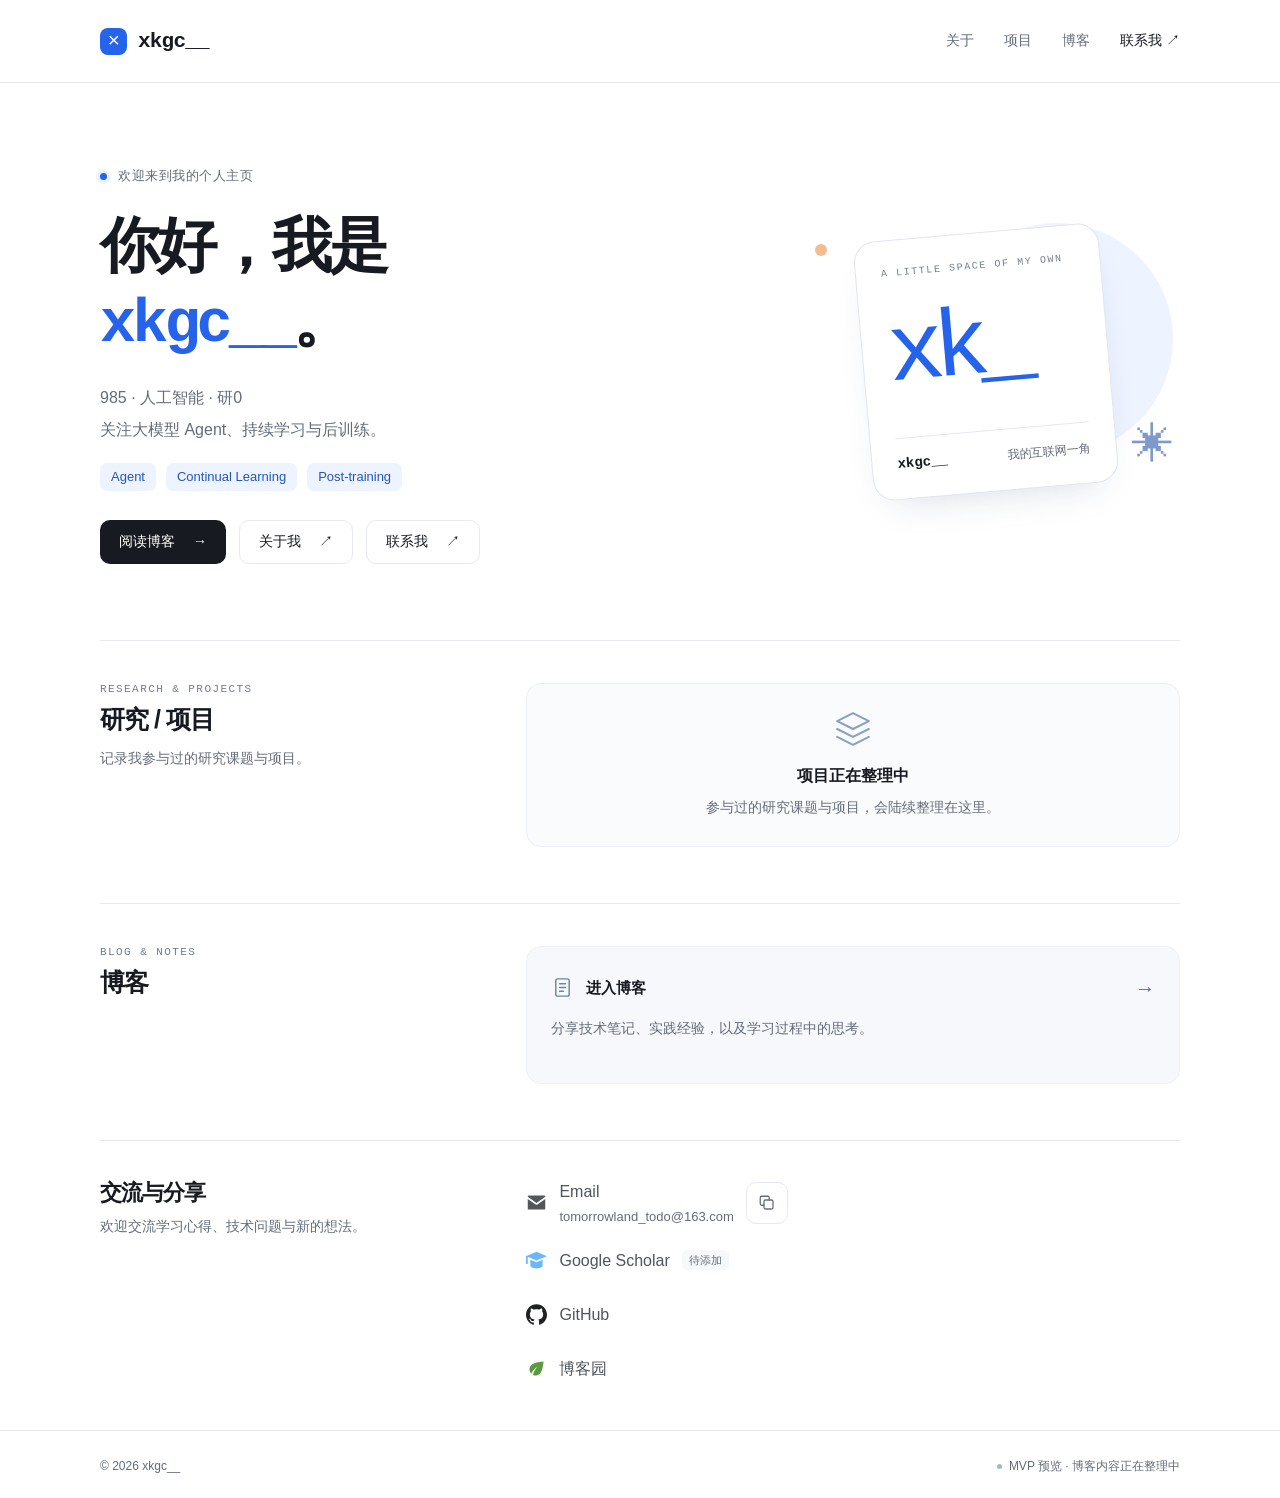
==== commit 61b71d7a: "feat: 「交流与分享」新增博客园链接（cnblogs.com/Tomorrowland）" ====
--- a/index.html
+++ b/index.html
@@ -106,6 +106,7 @@
       .email-icon { color: #53565b; }
       .scholar-icon { color: #69b9fa; }
       .github-icon { color: #202124; }
+      .cnblogs-icon { color: #5c9a3f; }
       .contact-text { display: grid; gap: 1px; min-width: 0; }
       .contact-detail { color: var(--muted); font-size: 13px; overflow-wrap: anywhere; }
       .contact-pending { flex-wrap: wrap; column-gap: 12px; row-gap: 3px; }
@@ -247,6 +248,12 @@
             <a class="contact-link" href="https://github.com/TomorrowlandD" target="_blank" rel="noopener noreferrer" aria-label="GitHub：TomorrowlandD，在新标签页打开">
               <svg class="contact-icon github-icon" viewBox="0 0 24 24" fill="currentColor" aria-hidden="true"><path d="M12 .297C5.37.297 0 5.67 0 12.297c0 5.303 3.438 9.8 8.205 11.385.6.113.82-.258.82-.577 0-.285-.01-1.04-.015-2.04-3.338.724-4.043-1.61-4.043-1.61-.546-1.387-1.333-1.756-1.333-1.756-1.09-.745.083-.729.083-.729 1.205.084 1.838 1.236 1.838 1.236 1.07 1.835 2.809 1.305 3.495.998.108-.776.418-1.305.762-1.605-2.665-.305-5.467-1.334-5.467-5.93 0-1.31.465-2.38 1.235-3.22-.135-.303-.54-1.523.105-3.176 0 0 1.005-.322 3.3 1.23.96-.267 1.98-.399 3-.405 1.02.006 2.04.138 3 .405 2.28-1.552 3.285-1.23 3.285-1.23.645 1.653.24 2.873.12 3.176.765.84 1.23 1.91 1.23 3.22 0 4.61-2.805 5.62-5.475 5.92.42.36.81 1.096.81 2.22 0 1.606-.015 2.896-.015 3.286 0 .315.21.69.825.57C20.565 22.092 24 17.592 24 12.297c0-6.627-5.373-12-12-12"/></svg>
               <span>GitHub</span>
+            </a>
+          </li>
+          <li class="contact-row">
+            <a class="contact-link" href="https://www.cnblogs.com/Tomorrowland" target="_blank" rel="noopener noreferrer" aria-label="博客园：Tomorrowland，在新标签页打开">
+              <svg class="contact-icon cnblogs-icon" viewBox="0 0 24 24" fill="currentColor" aria-hidden="true"><path d="M6.05 8.05c-2.73 2.73-2.73 7.15-.02 9.88 1.47-3.4 4.09-6.24 7.36-7.93-2.77 2.34-4.71 5.61-5.39 9.32 2.6 1.23 5.8.78 7.95-1.37C19.43 14.47 20 4 20 4S9.53 4.57 6.05 8.05z"/></svg>
+              <span>博客园</span>
             </a>
           </li>
         </ul>
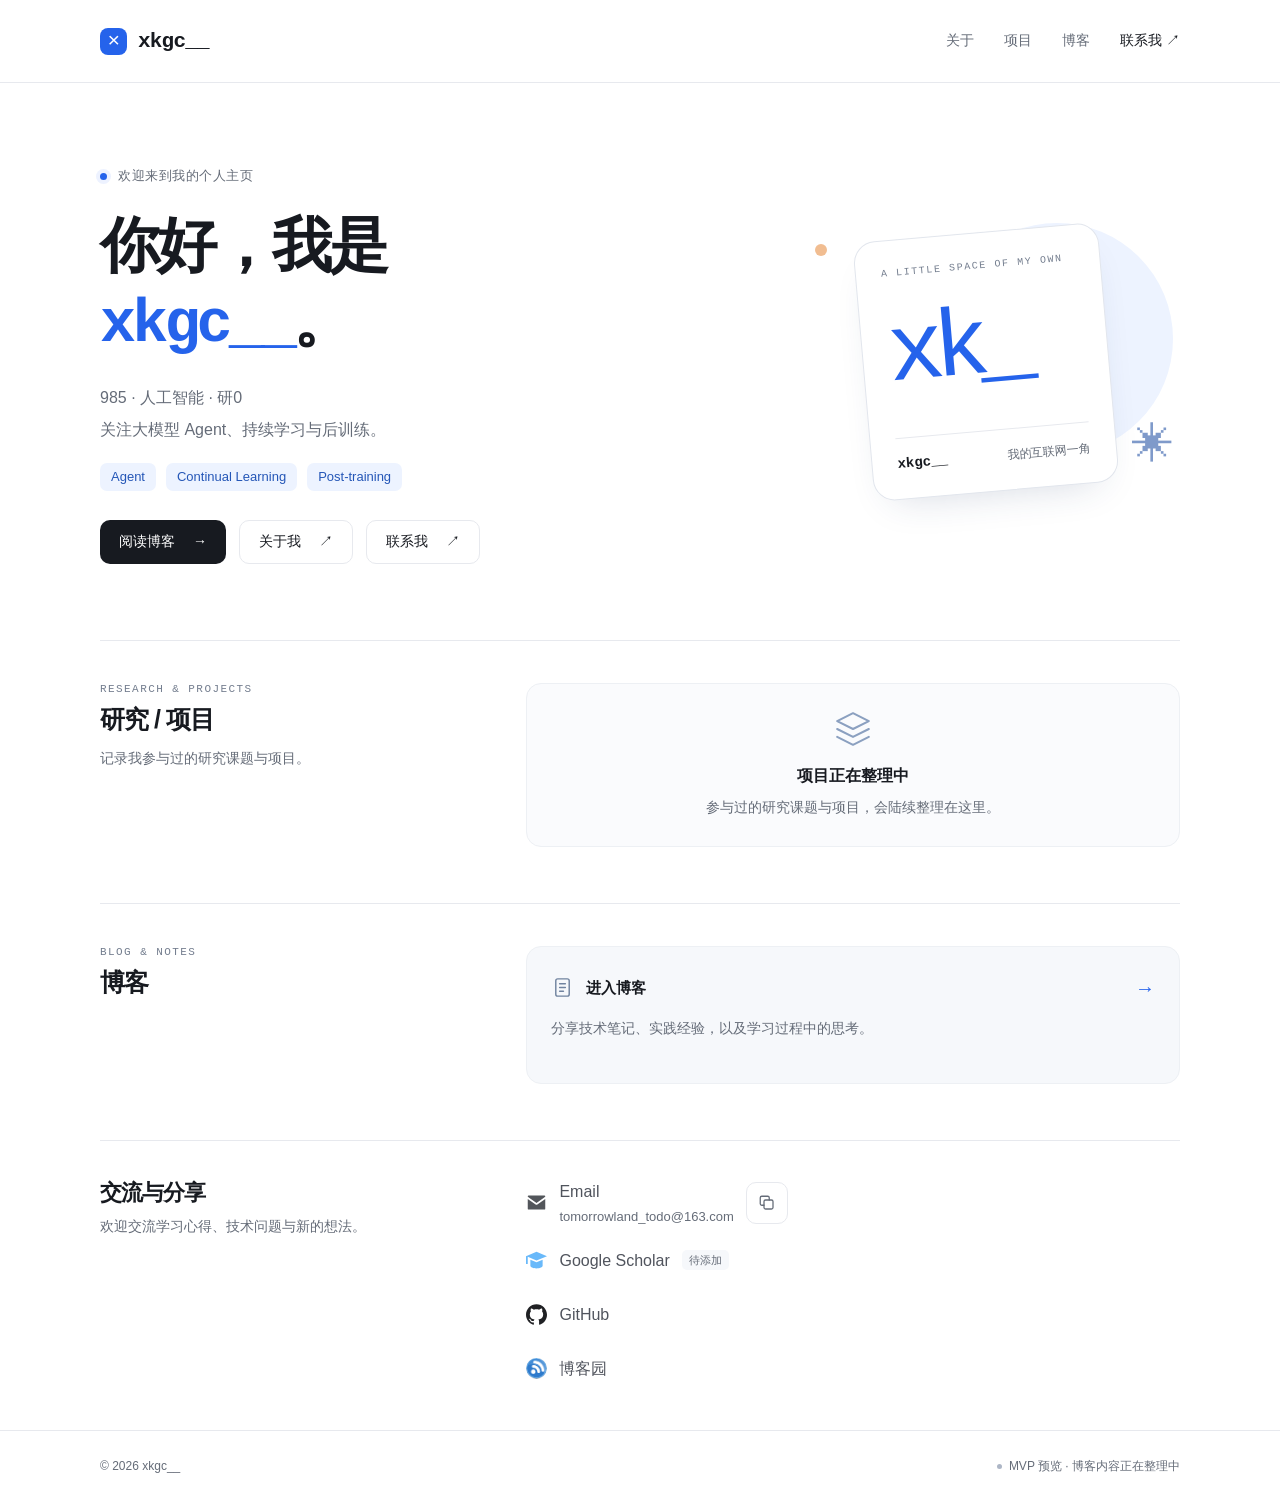
==== commit a462c1be: "feat: 博客园链接改用官方 logo 图片（figures/cnblogs-logo.png）" ====
--- a/index.html
+++ b/index.html
@@ -106,7 +106,7 @@
       .email-icon { color: #53565b; }
       .scholar-icon { color: #69b9fa; }
       .github-icon { color: #202124; }
-      .cnblogs-icon { color: #5c9a3f; }
+      .cnblogs-icon { object-fit: cover; border-radius: 50%; }
       .contact-text { display: grid; gap: 1px; min-width: 0; }
       .contact-detail { color: var(--muted); font-size: 13px; overflow-wrap: anywhere; }
       .contact-pending { flex-wrap: wrap; column-gap: 12px; row-gap: 3px; }
@@ -252,7 +252,7 @@
           </li>
           <li class="contact-row">
             <a class="contact-link" href="https://www.cnblogs.com/Tomorrowland" target="_blank" rel="noopener noreferrer" aria-label="博客园：Tomorrowland，在新标签页打开">
-              <svg class="contact-icon cnblogs-icon" viewBox="0 0 24 24" fill="currentColor" aria-hidden="true"><path d="M6.05 8.05c-2.73 2.73-2.73 7.15-.02 9.88 1.47-3.4 4.09-6.24 7.36-7.93-2.77 2.34-4.71 5.61-5.39 9.32 2.6 1.23 5.8.78 7.95-1.37C19.43 14.47 20 4 20 4S9.53 4.57 6.05 8.05z"/></svg>
+              <img class="contact-icon cnblogs-icon" src="./figures/cnblogs-logo.png" alt="" loading="lazy">
               <span>博客园</span>
             </a>
           </li>
